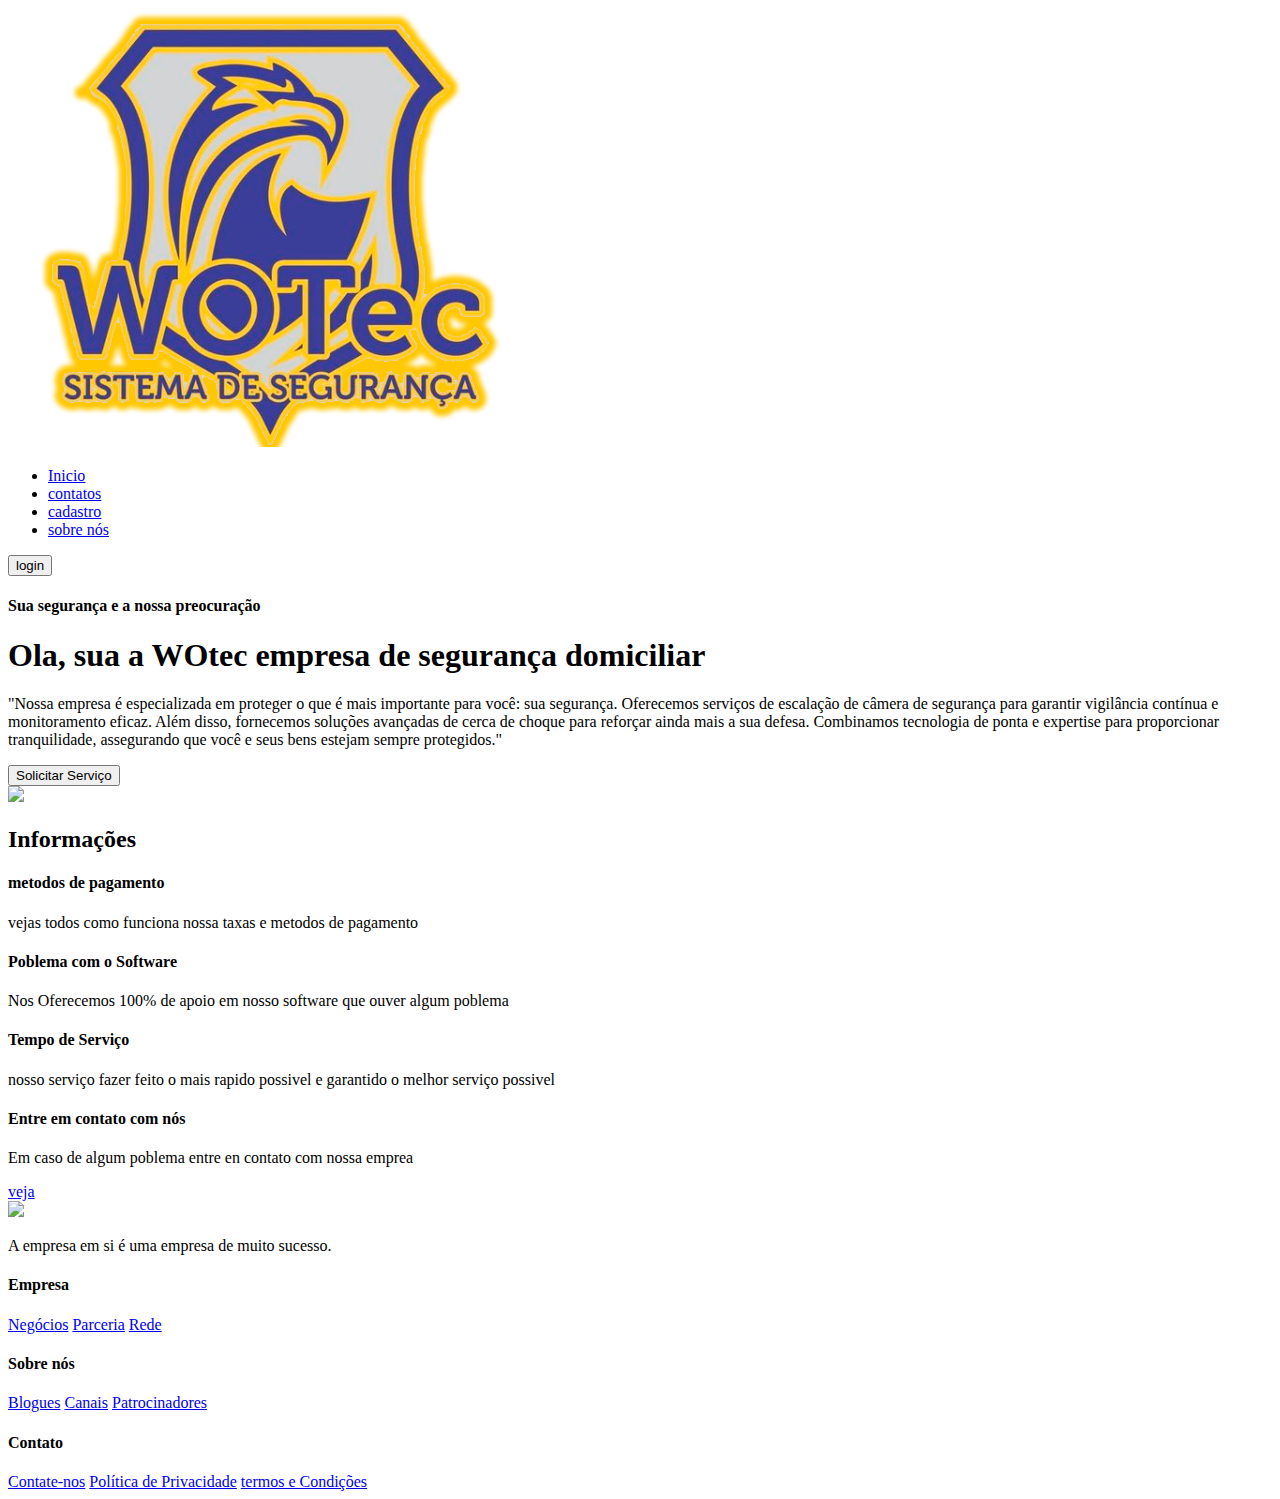
==== geral/src/index.html @ e257e866 "init commit" ====
<!DOCTYPE html>
<html lang="pt-br">

<head>
    <meta charset="UTF-8">
    <meta name="viewport" content="width=device-width, initial-scale=1.0">
    <link rel="stylesheet" href="https://cdnjs.cloudflare.com/ajax/libs/remixicon/3.5.0/remixicon.min.css">
    <link rel="stylesheet" href="/geral/style.css">

    <title></title>
</head>

<body>

    <nav>
        <div class="nav-logo">
            <a href="#">
                <img src="/public/wotec2.png">
            </a>
        </div>

        <ul class="nav-links">
            <li class="link"><a href="#">Inicio</a></li>
            <li id="link1" class="link"><a href="#">contatos</a></li>
            <li id="link2" class="link"><a href="#">cadastro</a></li>
            <li id="link3" class="link"><a href="#">sobre nós</a></li>
        </ul>
        <button class="btn">login</button>
    </nav>

    <header class="container">
        <div class="content">
            <span class="blur"></span>
            <span class="blur"></span>
            <h4>Sua segurança e a nossa preocuração</h4>
            <H1>Ola, sua a <span>WOtec</span> empresa de segurança domiciliar</H1>
            <p>"Nossa empresa é especializada em proteger o que é mais importante para você:
                 sua segurança. Oferecemos serviços de escalação de câmera de segurança para
                  garantir vigilância contínua e monitoramento eficaz. Além disso, fornecemos
                   soluções avançadas de cerca de choque para reforçar ainda mais a sua defesa.
                   Combinamos tecnologia de ponta e expertise para proporcionar tranquilidade, 
                   assegurando que você e seus bens estejam sempre protegidos."
            </p>
            <button class="btn">Solicitar Serviço</button>
        </div>
        <div class="image">
            <img src="Security On-bro.png">
        </div>
    </header>

    <section class="container">
        <h2 class="header">Informações</h2>
        <div class="features">
            <div class="card">
                <span><i class="ri-money-dollar-box-line"></i></span>
                <h4>metodos de pagamento</h4>
                <p>
                    vejas todos como funciona nossa taxas e metodos de pagamento
                </p>
                
            </div>
            <div class="card">
                <span><i class="ri-bug-line"></i></span>
                <h4>Poblema com o Software</h4>
                <p>
                    Nos Oferecemos 100% de apoio em nosso software que ouver algum poblema 
                </p>
                
            </div>
            <div class="card">
                <span><i class="ri-history-line"></i></span>
                <h4>Tempo de Serviço </h4>
                <p>
                   nosso serviço fazer feito o mais rapido possivel e garantido o melhor serviço possivel 
                </p>
                
            </div>
            <div class="card">
                <span><i class="ri-shake-hands-line"></i></span>
                <h4>Entre em contato com nós</h4>
                <p>
                    Em caso de algum poblema entre en contato com nossa emprea 
                </p>
                <a href="#">veja <i class="ri-arrow-right-line"></i></a>
            </div>
        </div>
    </section>


    <footer class="container">
        <span class="blur"></span>
        <span class="blur"></span>
        <div class="column">
            <div class="logo">
                <img src="/geral/wotec2.png">
            </div>
            <p>
                A empresa em si é uma empresa de muito sucesso.
            </p>
            <div class="socials">
                <a href="#"><i class="ri-youtube-line"></i></a>
                <a href="#"><i class="ri-instagram-line"></i></a>
                <a href="#"><i class="ri-twitter-line"></i></a>
            </div>
        </div>
        <div class="column">
            <h4> Empresa</h4>
            <a href="#">Negócios</a>
            <a href="#">Parceria</a>
            <a href="#">Rede</a>
        </div>
        <div class="column">
            <h4>Sobre nós</h4>
            <a href="#">Blogues</a>
            <a href="#">Canais</a>
            <a href="#">Patrocinadores</a>
        </div>
        <div class="column">
            <h4> Contato</h4>
            <a href="#">Contate-nos</a>
            <a href="#">Política de Privacidade</a>
            <a href="#">termos e Condições</a>
        </div>
    </footer>


    <script src="/public/wotec2.png"></script>
</body>

</html>
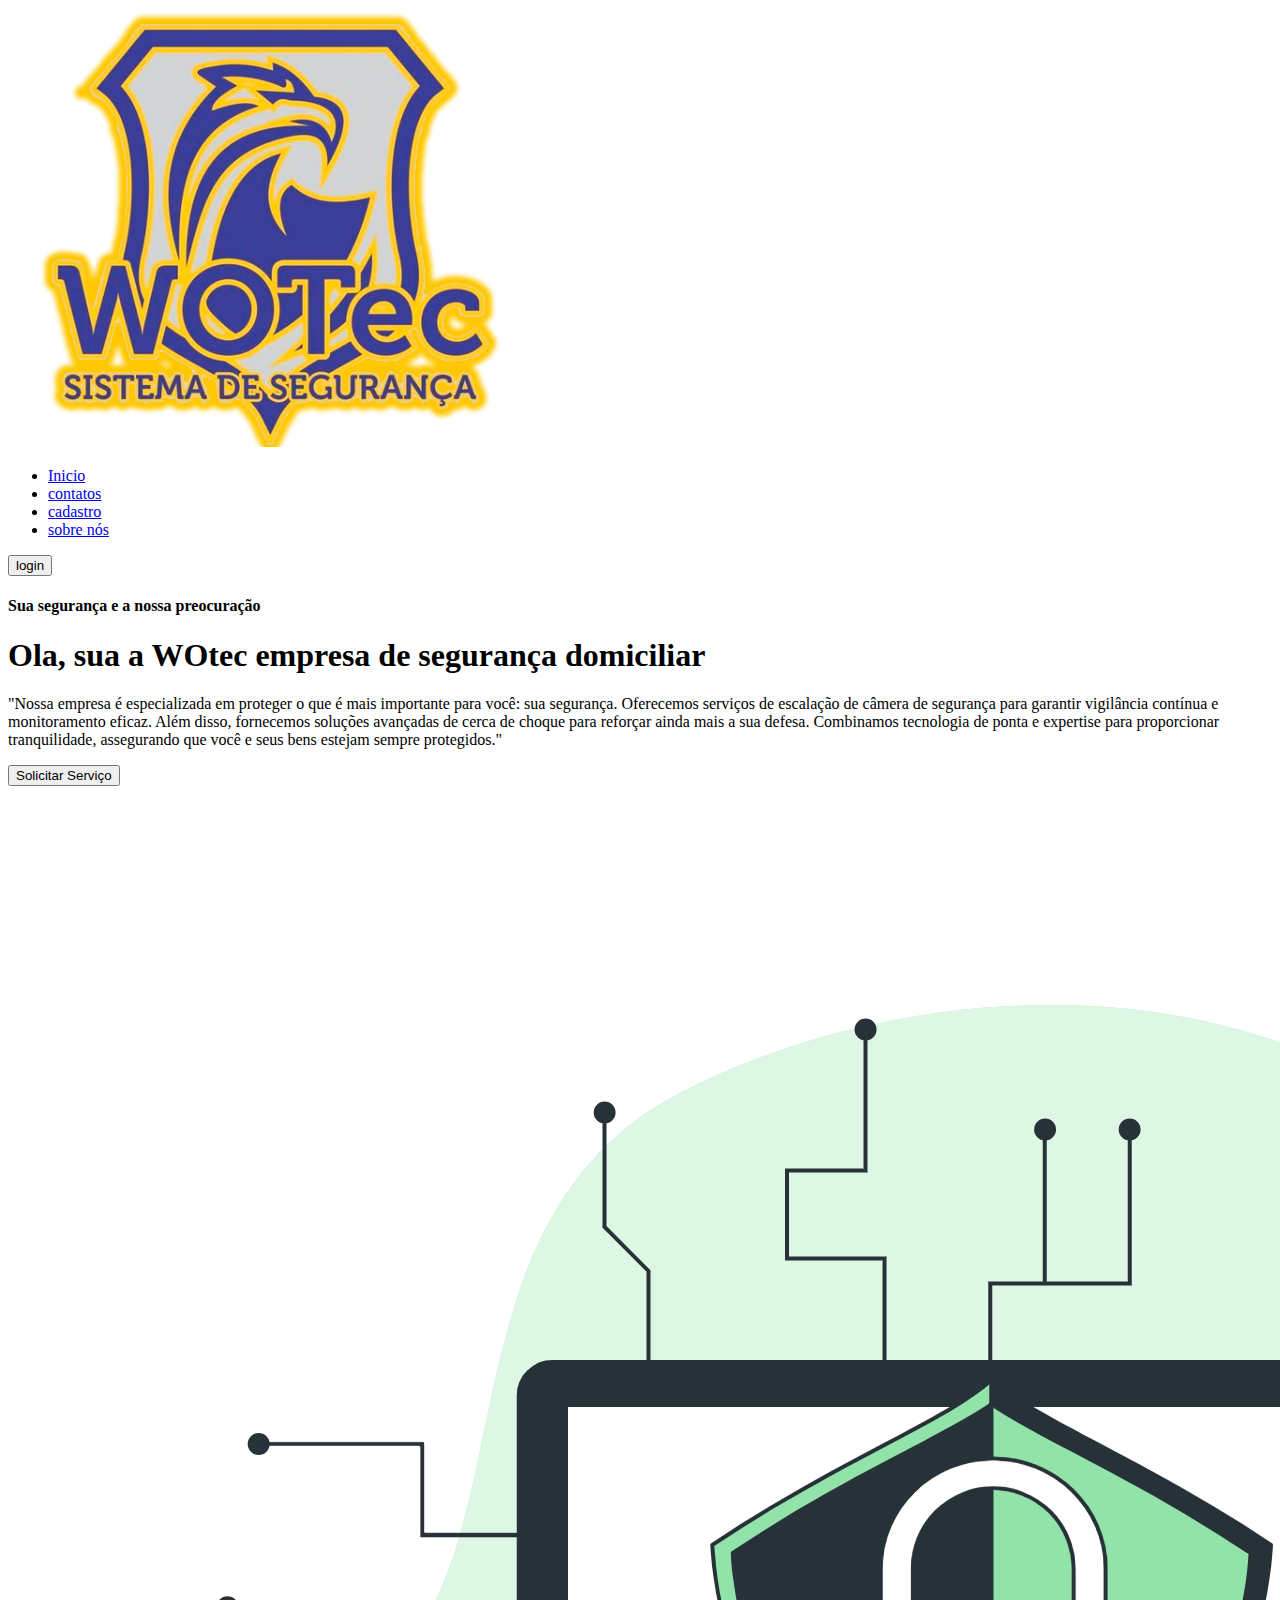
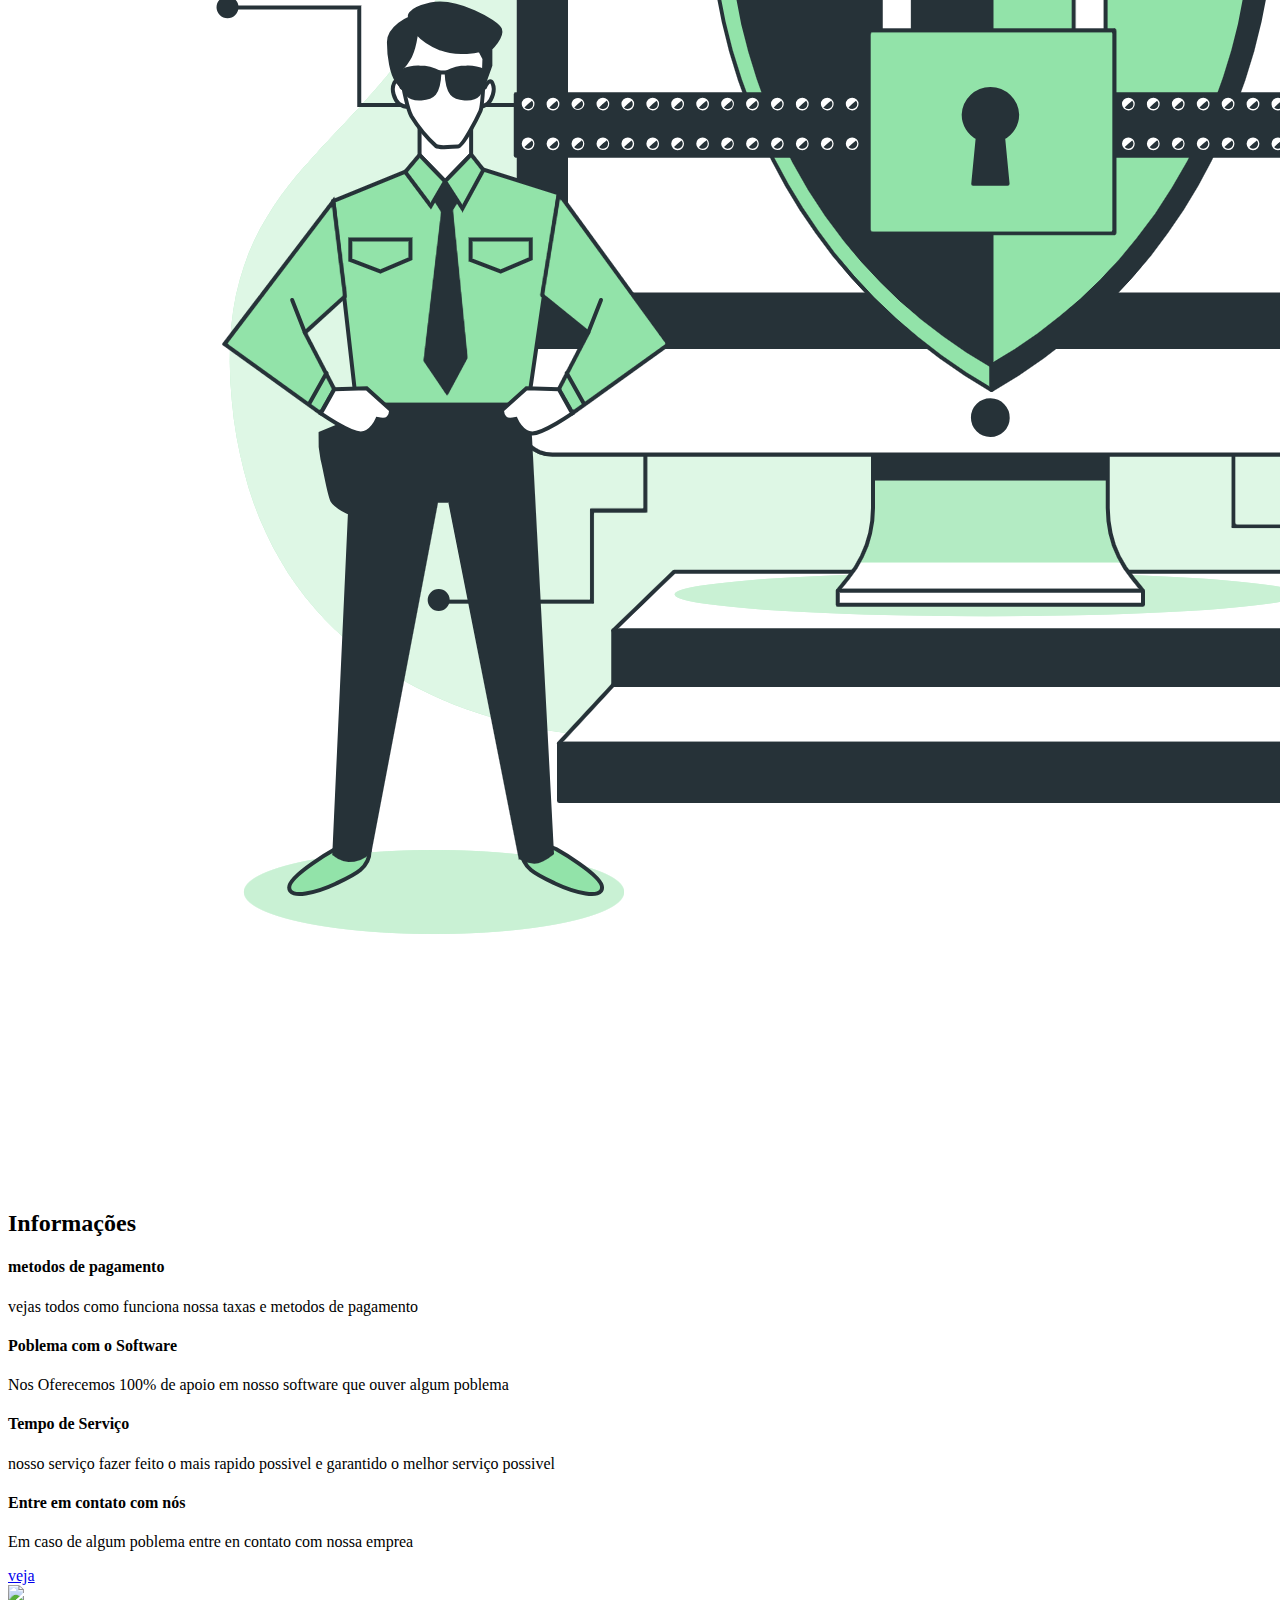
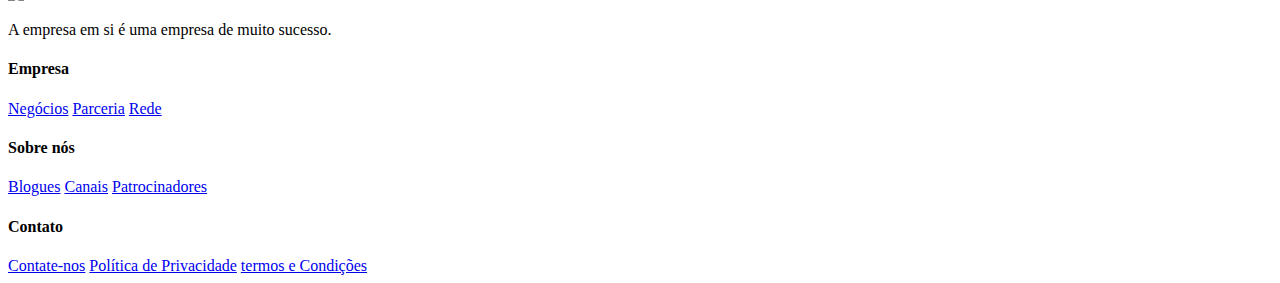
==== commit 25dc2c34: "init commit" ====
--- a/geral/src/index.html
+++ b/geral/src/index.html
@@ -44,7 +44,7 @@
             <button class="btn">Solicitar Serviço</button>
         </div>
         <div class="image">
-            <img src="Security On-bro.png">
+            <img src="/public/Security On-bro.png">
         </div>
     </header>
 
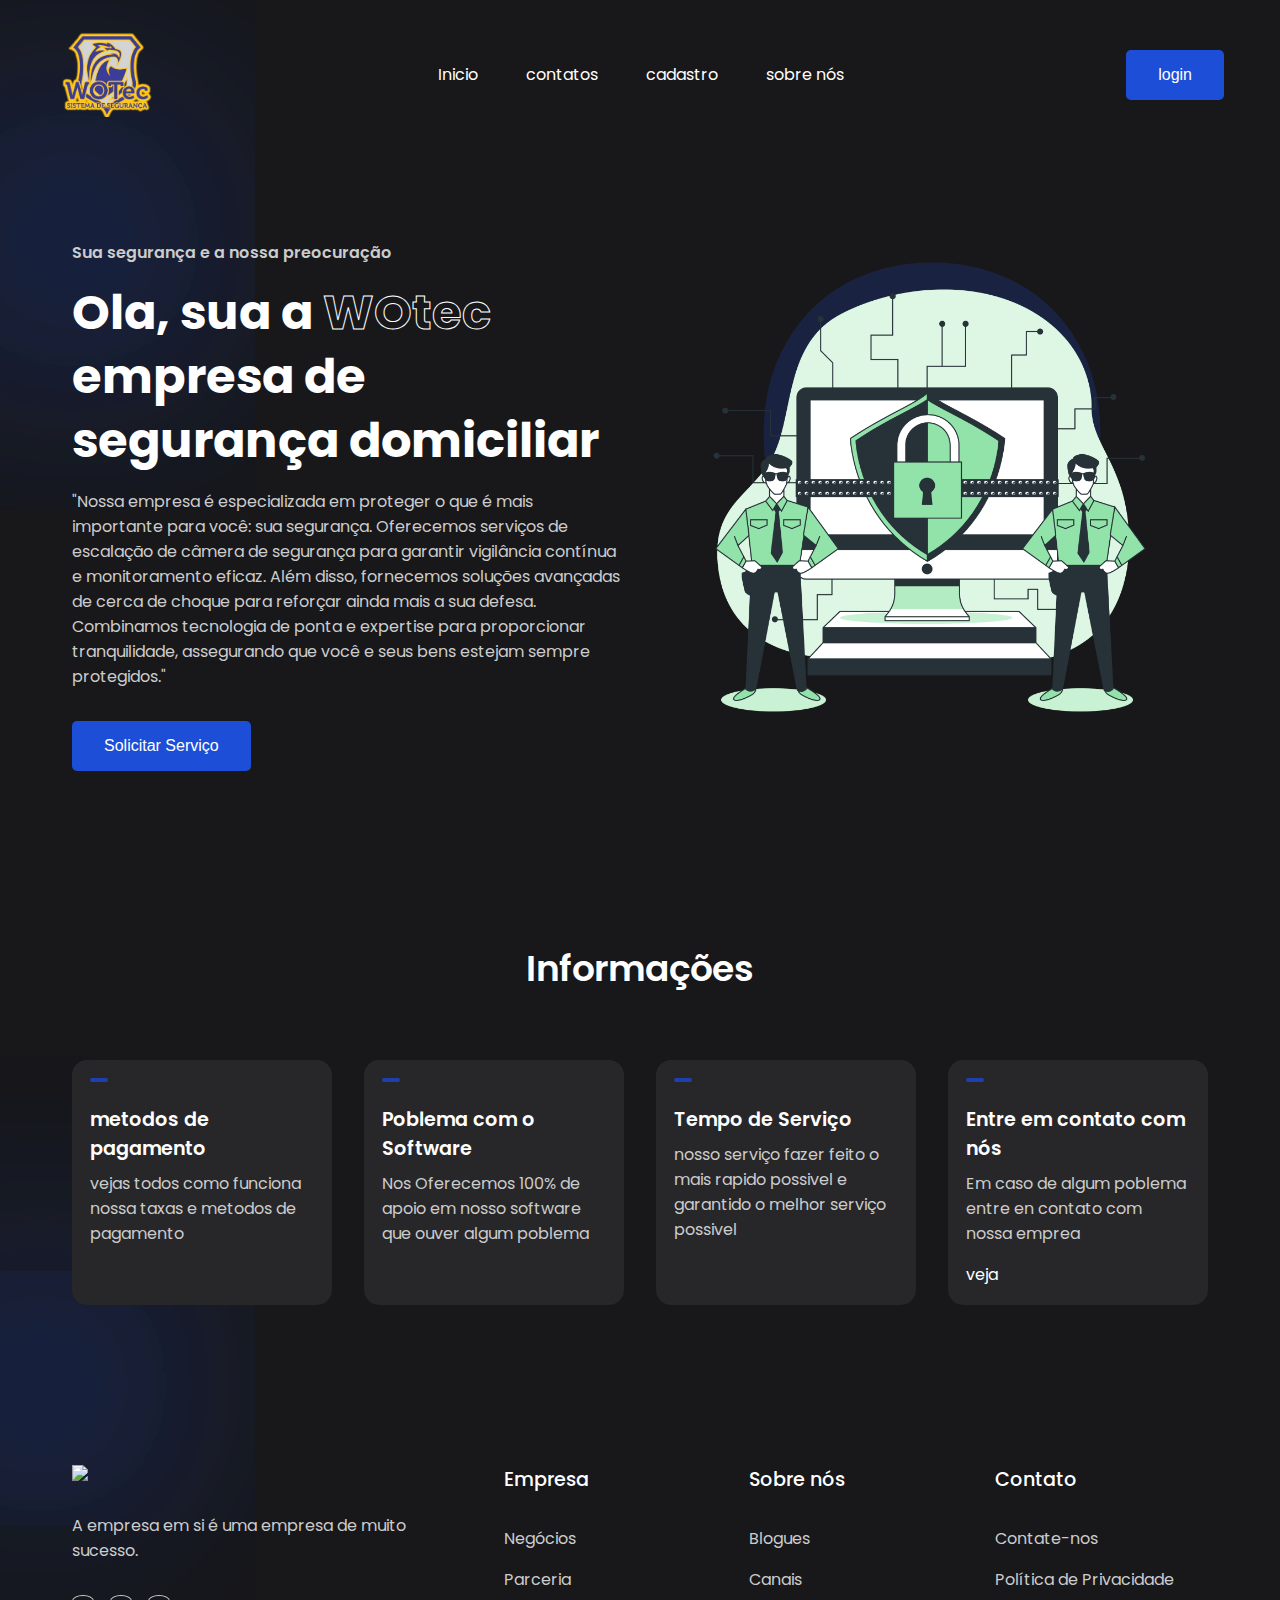
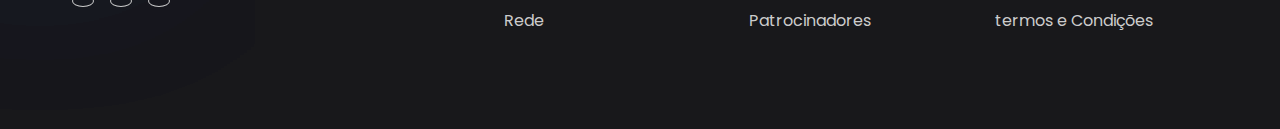
==== commit 1db6fa56: "init commit" ====
--- a/geral/src/index.html
+++ b/geral/src/index.html
@@ -5,7 +5,7 @@
     <meta charset="UTF-8">
     <meta name="viewport" content="width=device-width, initial-scale=1.0">
     <link rel="stylesheet" href="https://cdnjs.cloudflare.com/ajax/libs/remixicon/3.5.0/remixicon.min.css">
-    <link rel="stylesheet" href="/geral/style.css">
+    <link rel="stylesheet" href="/geral/src/style.css">
 
     <title></title>
 </head>
@@ -44,7 +44,7 @@
             <button class="btn">Solicitar Serviço</button>
         </div>
         <div class="image">
-            <img src="/public/Security On-bro.png">
+            <img src="/public/Security On-bro.png ">
         </div>
     </header>
 
@@ -124,7 +124,7 @@
     </footer>
 
 
-    <script src="/public/wotec2.png"></script>
+    <script src="/geral/src/script.js"></script>
 </body>
 
 </html>--- a/geral/src/style.css
+++ b/geral/src/style.css
@@ -0,0 +1,383 @@
+@import url('https://fonts.googleapis.com/css2?family=Poppins:wght@300;400;500;600;700;800&display=swap');
+
+*{
+    padding: 0;
+    margin: 0;
+    outline: none;
+    border: none;
+    box-sizing: border-box;
+}
+
+img{
+    width: 100%;
+    display: flex;
+}
+
+a{
+    text-decoration: none;
+}
+
+body{
+    font-family: 'Poppins', sans-serif;
+    background-color: #18181B;
+}
+
+nav{
+    max-width: 1200px;
+    margin: auto;
+    padding: 2rem 1rem;
+    display: flex;
+    align-items: center;
+    justify-content: space-between;
+    gap: 2rem;
+}
+
+.nav-logo{
+    max-width: 100px;
+}
+
+.nav-links{
+    list-style: none;
+    display: flex;
+    align-items: center;
+    gap: 3rem;
+}
+
+.link a{
+    position: relative;
+    padding-bottom: 0.75rem;
+    color: #fff;
+}
+
+.link a::after{
+    content: "";
+    position: absolute;
+    height: 2px;
+    width: 0;
+    bottom: 0;
+    left: 0;
+    background-color: #1d4ed8;
+    transition: all 0.3s ease;
+}
+
+.link a:hover::after{
+    width: 70%;
+}
+
+.btn{
+    padding: 1rem 2rem;
+    font-size: 1rem;
+    color: #fff;
+    background-color: #1d4ed8;
+    border-radius: 5px;
+    cursor: pointer;
+    transition: all 0.3s ease;
+}
+
+.btn:hover{
+    background-color: #1e40af;
+}
+
+.container{
+    max-width: 1200px;
+    margin: auto;
+    padding: 5rem 2rem;
+}
+
+.blur{
+    position: absolute;
+    box-shadow: 0 0 1000px 50px #1d4ed8;
+    z-index: -100;
+}
+
+header{
+    position: relative;
+    padding-top: 2rem;
+    display: grid;
+    grid-template-columns: repeat(2, 1fr);
+    align-items: center;
+    gap: 2rem;
+}
+
+header .content h4{
+    margin-bottom: 1rem;
+    color: #ccc;
+    font-size: 1rem;
+    font-weight: 600;
+}
+
+header .content h1{
+    color: #fff;
+    margin-bottom: 1rem;
+    font-size: 3rem;
+    font-weight: 700;
+    line-height: 4rem;
+}
+
+header .content h1 span{
+    -webkit-text-fill-color: transparent;
+    -webkit-text-stroke: 1px #fff;
+}
+
+header .content p{
+    margin-bottom: 2rem;
+    color: #ccc;
+}
+
+header .image{
+    position: relative;
+}
+
+header .image::before{
+    content: "o";
+    position: absolute;
+    top: 0;
+    left: 50%;
+    transform: translateX(-50%);
+    font-size: 38rem;
+    font-weight: 400;
+    line-height: 20rem;
+    color: #1d4ed8;
+    opacity: 0.2;
+    z-index: -100;
+}
+
+header .image img{
+    max-width: 600px;
+    margin: auto;
+}
+
+section .header{
+    margin-bottom: 1rem;
+    color: #fff;
+    text-align: center;
+    font-size: 2.25rem;
+    font-weight: 600;
+}
+
+.features{
+    margin-top: 4rem;
+    display: grid;
+    grid-template-columns: repeat(4, 1fr);
+    gap: 2rem;
+}
+
+.features .card{
+    background-color: #27272a;
+    padding: 1rem;
+    border: 2px solid transparent;
+    border-radius: 15px;
+    transition: all 0.3s ease;
+}
+
+.features .card:hover{
+    background-color: #323232;
+    border-color: #fff;
+}
+
+.features .card span{
+    display: inline-block;
+    background-color: #1e40af;
+    padding: 2px 9px;
+    margin-bottom: 1rem;
+    font-size: 1.75rem;
+    color: #fff;
+    border-radius: 5px;
+}
+
+.features .card h4{
+    margin-bottom: 0.5rem;
+    color: #fff;
+    font-size: 1.2rem;
+    font-weight: 600;
+}
+
+.features .card p{
+    color: #ccc;
+    margin-bottom: 1rem;
+}
+
+.features .card a{
+    color: #fff;
+    transition: all 0.3s ease;
+}
+
+.features .card a:hover{
+    color: #1e40af;
+}
+
+.sub-header{
+    max-width: 600px;
+    margin: auto;
+    text-align: center;
+    color: #ccc;
+}
+
+.pricing{
+    margin-top: 4rem;
+    display: grid;
+    grid-template-columns: repeat(3, 1fr);
+    gap: 2rem;
+}
+
+.pricing .card{
+    padding: 3rem 2rem;
+    background-color: #27272a;
+    display: flex;
+    flex-direction: column;
+    border: 2px solid transparent;
+    border-radius: 15px;
+    transition: all 0.3s ease;
+}
+
+.pricing .card:hover{
+    background-color: #323232;
+    border-color: #fff;
+}
+
+.pricing .card .content{
+    flex: 1;
+    margin-bottom: 2rem;
+}
+
+.pricing .card h4{
+    margin-bottom: 1rem;
+    color: #fff;
+    font-size: 1.2rem;
+    font-weight: 500;
+}
+
+.pricing .card h3{
+    color: #fff;
+    padding-bottom: 1rem;
+    margin-bottom: 2rem;
+    font-size: 2rem;
+    font-weight: 600;
+    border-bottom: 2px dashed #fff;
+}
+
+.pricing .card p{
+    color: #fff;
+    margin-bottom: 0.75rem;
+}
+
+.pricing .card p i{
+    color: #ccc;
+    font-size: 1.2rem;
+    margin-right: 0.3rem;
+}
+
+.pricing .card button{
+    color: #fff;
+    background-color: transparent;
+    border: 2px solid #fff;
+}
+
+.pricing .card button:hover{
+    background-color: #1e40af;
+    border-color: #1e40af;
+}
+
+footer{
+    position: relative;
+    display: grid;
+    grid-template-columns: 400px repeat(3, 1fr);
+    gap: 2rem;
+}
+
+footer .column .logo{
+    max-width: 100px;
+    margin-bottom: 2rem;
+}
+
+footer .column p{
+    color: #ccc;
+    margin-bottom: 2rem;
+}
+
+footer .column .socials{
+    display: flex;
+    align-items: center;
+    gap: 1rem;
+}
+
+footer .column .socials a{
+    color: #ccc;
+    border: 1px solid #ccc;
+    padding: 5px 10px;
+    font-size: 1.25rem;
+    border-radius: 100%;
+    transition: all 0.3s ease;
+}
+
+footer .column .socials a:hover{
+    color: #fff;
+    background-color: #1d4ed8;
+    border-color: #1d4ed8;
+}
+
+footer .column h4{
+    color: #fff;
+    margin-bottom: 2rem;
+    font-size: 1.2rem;
+    font-weight: 500;
+}
+
+footer .column > a{
+    display: block;
+    color: #ccc;
+    margin-bottom: 1rem;
+    transition: all 0.3s ease;
+}
+
+footer .column > a:hover{
+    color: #1d4ed8;
+}
+
+.copyright{
+    max-width: 1200px;
+    margin: auto;
+    padding: 1rem;
+    color: #fff;
+    font-size: 0.8rem;
+    text-align: center;
+}
+
+@media (width < 900px){
+    .nav-links{
+        display: none;
+    }
+    header{
+        grid-template-columns: repeat(1, 1fr);
+    }
+    header .image{
+        grid-area: 1/1/2/2;
+    }
+    .features{
+        grid-template-columns: repeat(2, 1fr);
+    }
+    .pricing{
+        grid-template-columns: repeat(2, 1fr);
+    }
+    footer{
+        grid-template-columns: 1fr 200px;
+    }
+}
+
+@media (width < 600px){
+    header .image::before{
+        display: none;
+    }
+
+    .features{
+        grid-template-columns: repeat(1, 1fr);
+    }
+
+    .pricing{
+        grid-template-columns: repeat(1, 1fr);
+    }
+
+    footer{
+        grid-template-columns: 1fr 150px;
+    }
+}